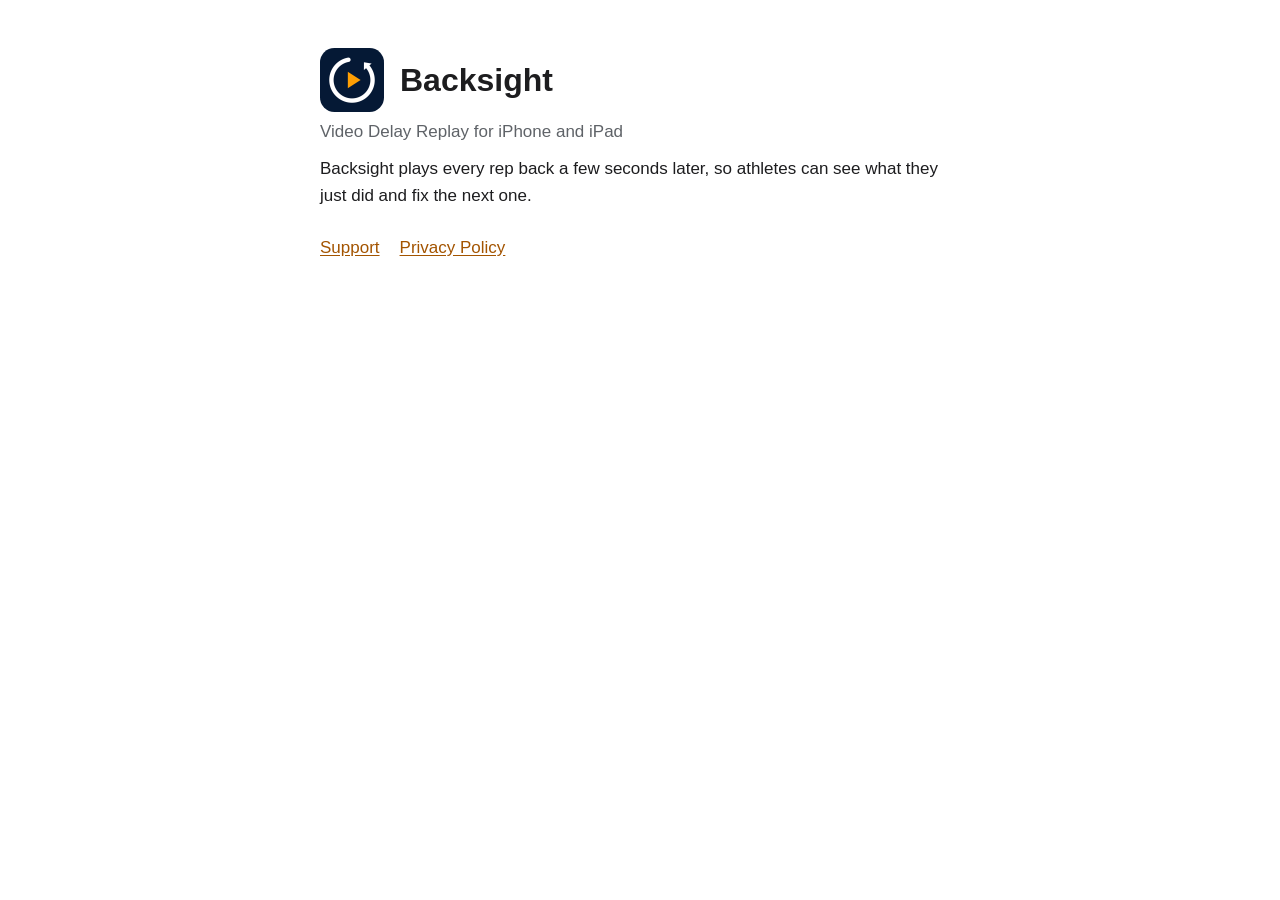
==== index.html @ d1faa4dd "Add Backsight support and privacy pages" ====
<!doctype html>
<html lang="en">
<head>
    <meta charset="utf-8">
    <meta name="viewport" content="width=device-width, initial-scale=1">
    <title>Backsight</title>
    <meta name="description" content="Backsight: Video Delay Replay plays every rep back a few seconds later, so athletes can see what they just did and fix the next one.">
    <link rel="stylesheet" href="/style.css">
</head>
<body>
<main>
    <div class="app-header">
        <img class="app-icon" src="/backsight/icon.png" alt="">
        <h1>Backsight</h1>
    </div>
    <p class="meta">Video Delay Replay for iPhone and iPad</p>
    <p>Backsight plays every rep back a few seconds later, so athletes can see what they just did and fix the next one.</p>
    <nav>
        <a href="/backsight/">Support</a>
        <a href="/backsight/privacy/">Privacy Policy</a>
    </nav>
</main>
</body>
</html>
---- style.css ----
:root {
    color-scheme: light dark;
    --bg: #ffffff;
    --fg: #1d1d1f;
    --muted: #5f6368;
    --link: #a35400;
    --rule: #e3e3e8;
}

@media (prefers-color-scheme: dark) {
    :root {
        --bg: #0d1f38;
        --fg: #f5f5f7;
        --muted: #b7c0cc;
        --link: #ffb340;
        --rule: #22385a;
    }
}

* {
    box-sizing: border-box;
}

body {
    margin: 0;
    background: var(--bg);
    color: var(--fg);
    font: 17px/1.6 -apple-system, BlinkMacSystemFont, "Segoe UI", Roboto, Helvetica, Arial, sans-serif;
    -webkit-text-size-adjust: 100%;
}

main {
    max-width: 680px;
    margin: 0 auto;
    padding: 48px 20px 64px;
}

.app-header {
    display: flex;
    align-items: center;
    gap: 16px;
}

.app-icon {
    width: 64px;
    height: 64px;
    border-radius: 22.5%;
    flex: none;
}

h1 {
    font-size: 2rem;
    line-height: 1.2;
    margin: 0;
}

h2 {
    font-size: 1.25rem;
    line-height: 1.3;
    margin: 2.2rem 0 0.4rem;
}

h3 {
    font-size: 1.05rem;
    line-height: 1.35;
    margin: 1.4rem 0 0.2rem;
}

p,
ul {
    margin: 0.6rem 0;
}

ul {
    padding-left: 1.3rem;
}

li + li {
    margin-top: 0.35rem;
}

.meta {
    color: var(--muted);
    margin-top: 0.4rem;
}

a {
    color: var(--link);
    text-underline-offset: 2px;
}

nav {
    display: flex;
    flex-wrap: wrap;
    gap: 20px;
    margin-top: 1.5rem;
}

footer {
    margin-top: 3rem;
    padding-top: 1rem;
    border-top: 1px solid var(--rule);
    color: var(--muted);
    font-size: 0.9rem;
}
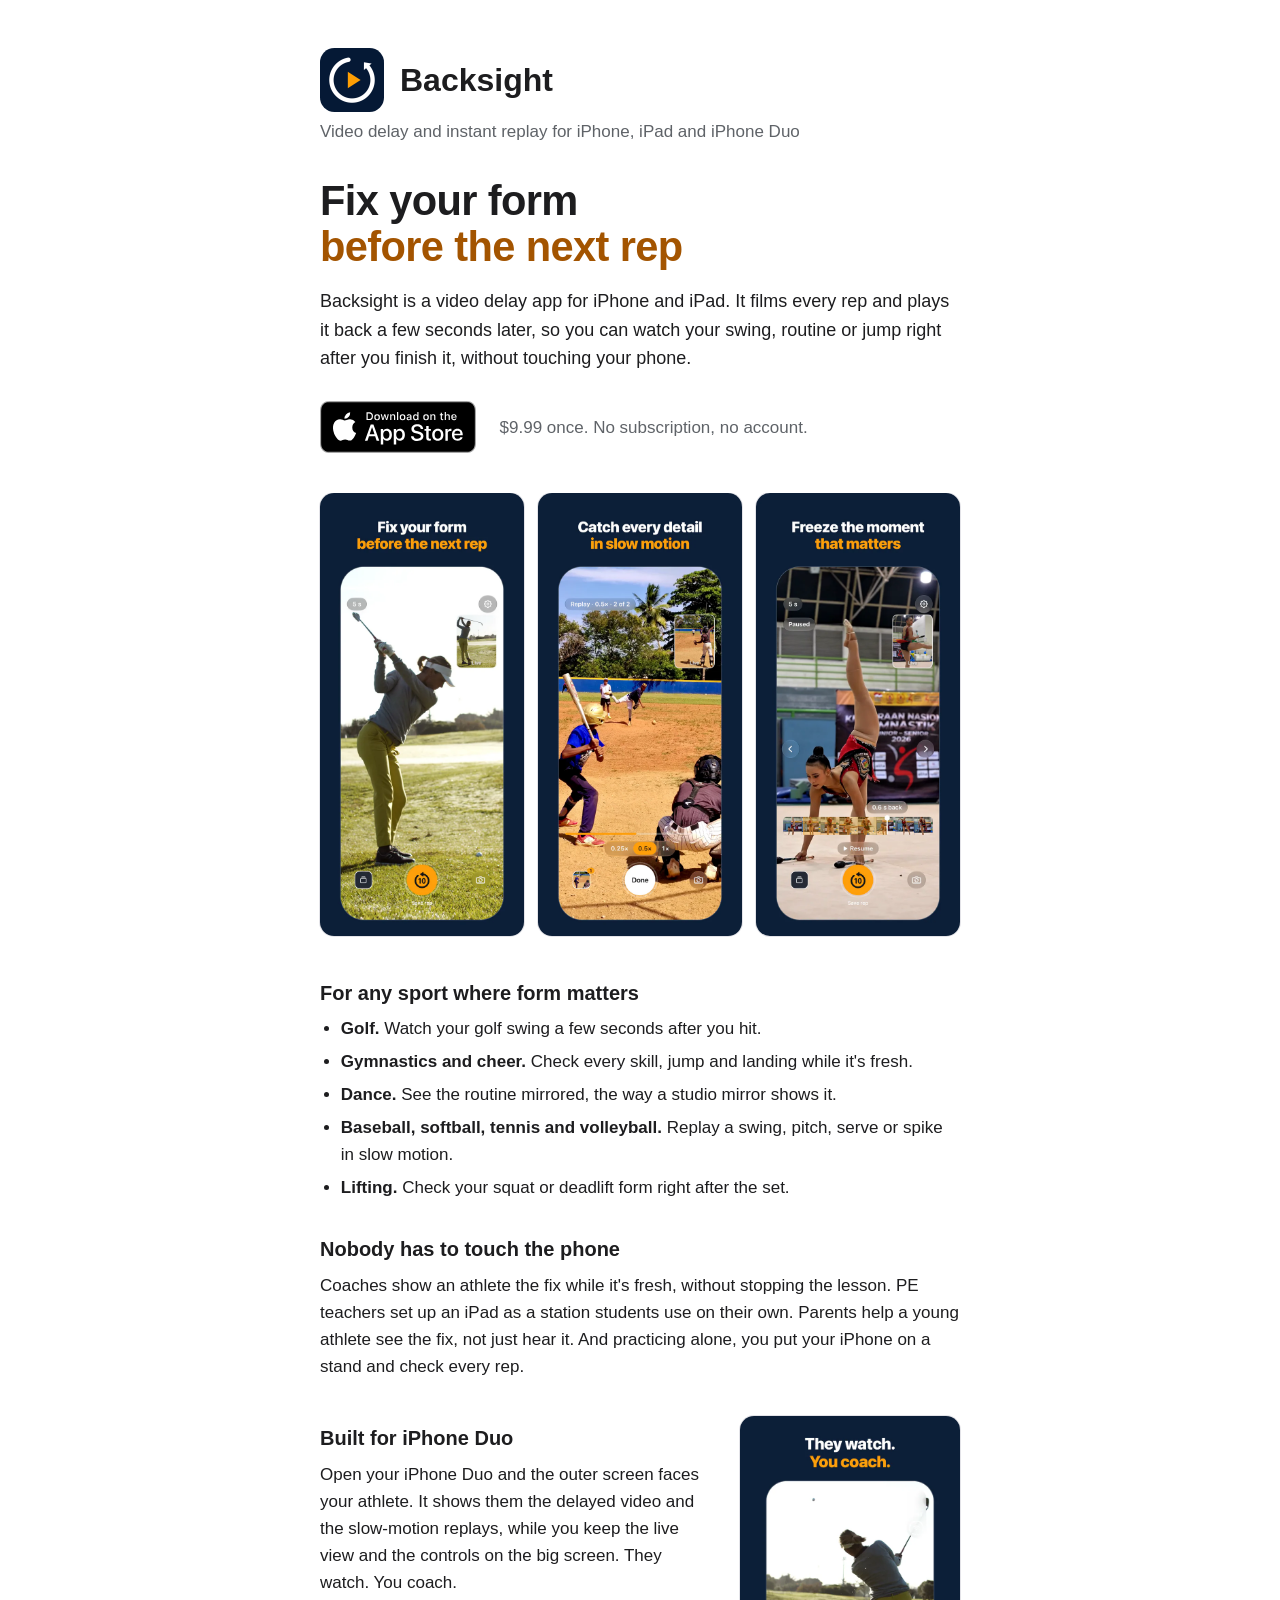
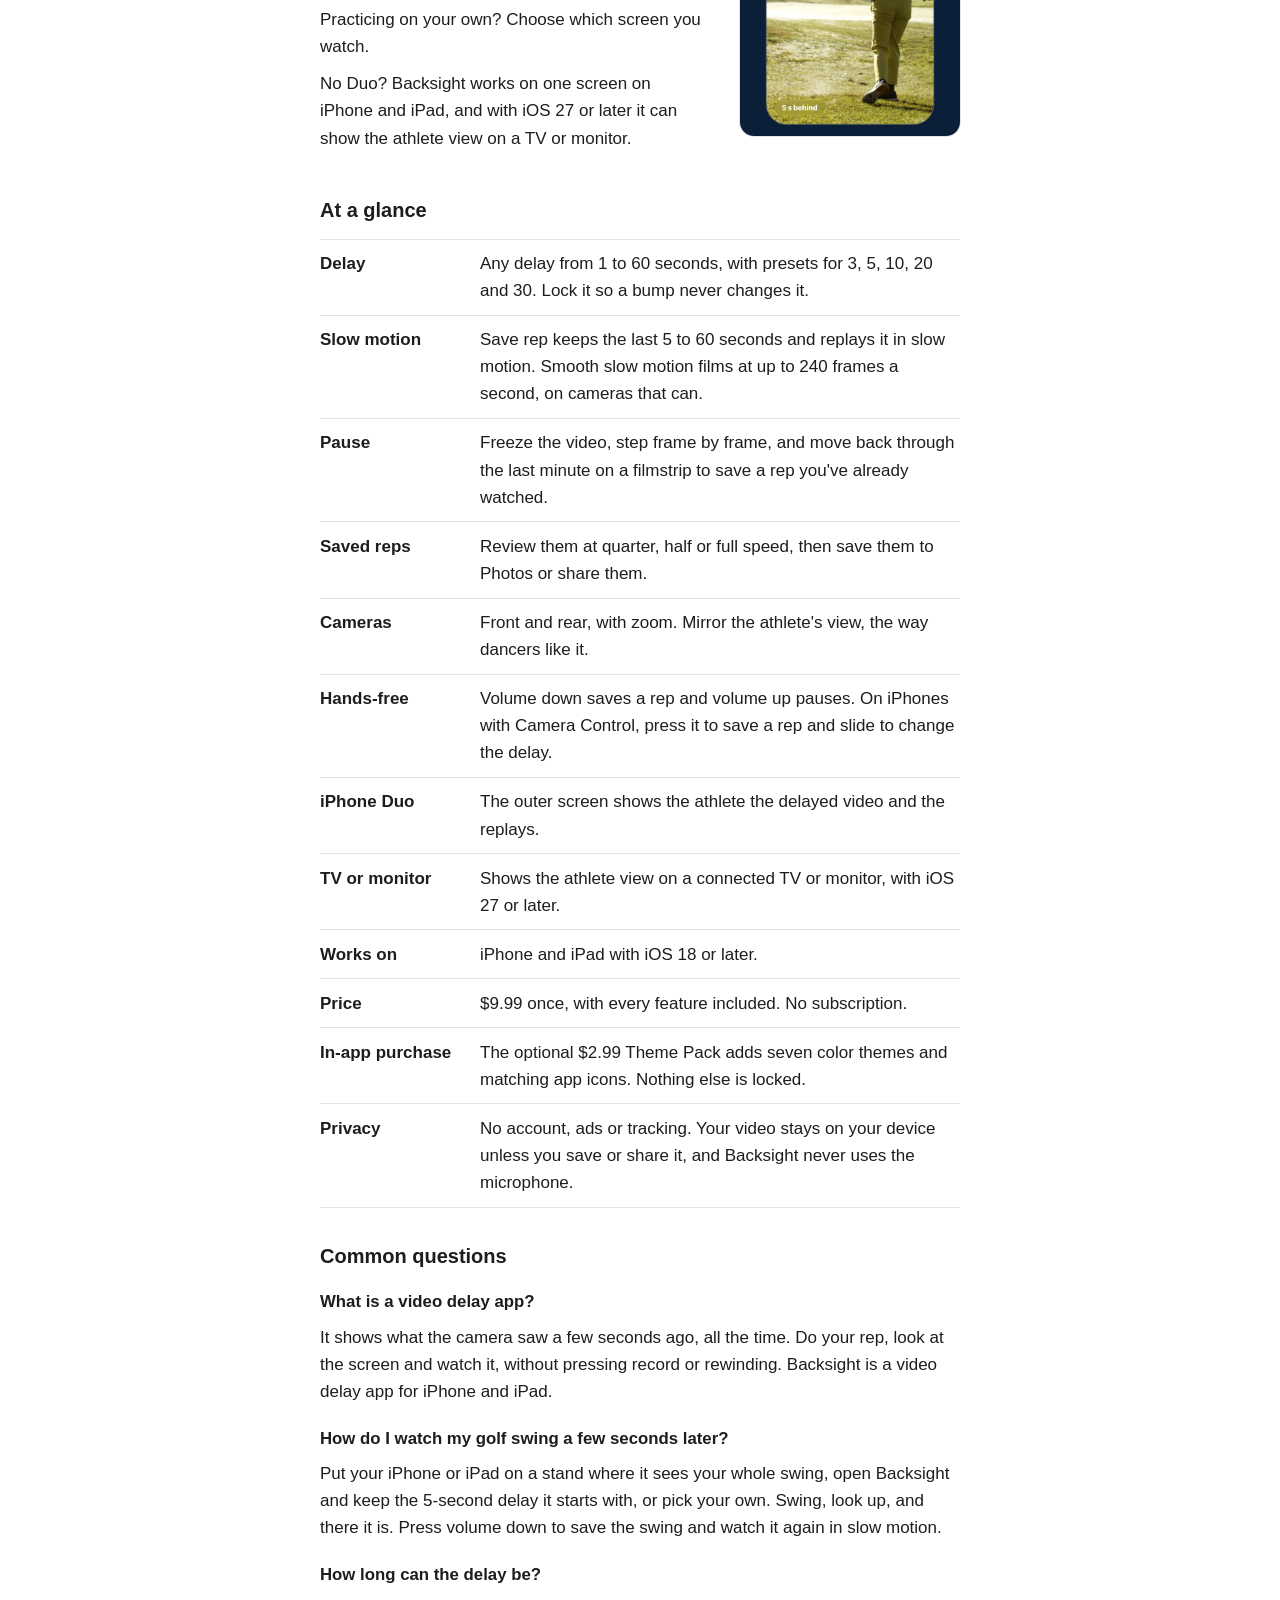
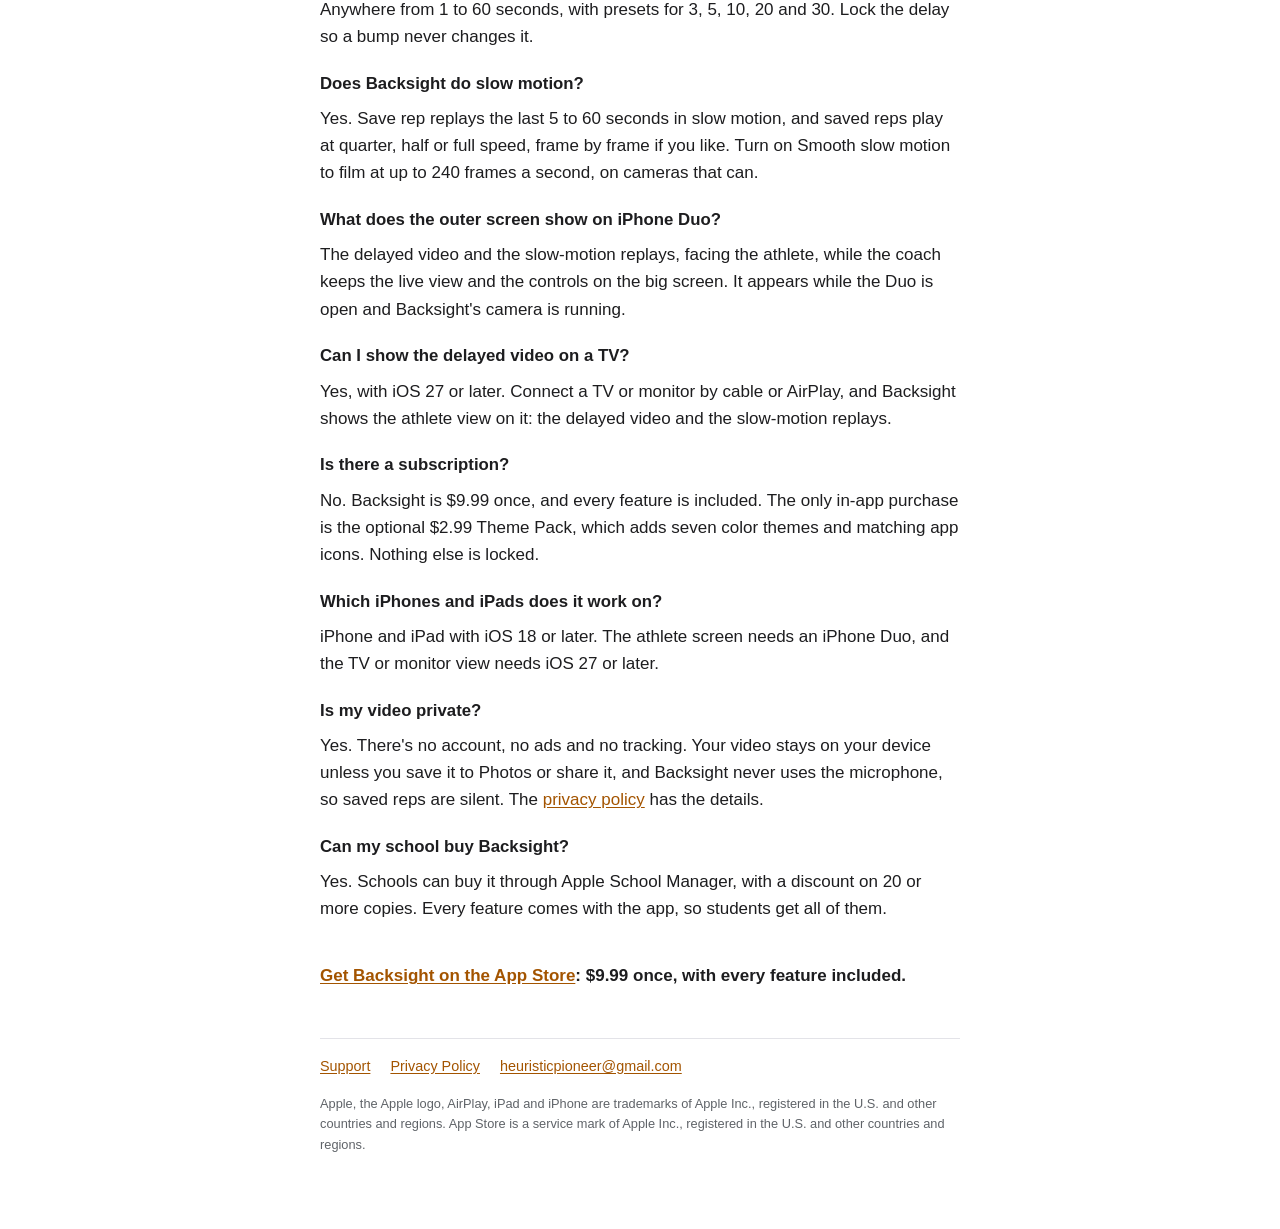
==== commit dd6e4736: "Turn the home page into Backsight's product page It says what Backsight does and who it's for, in th" ====
--- a/index.html
+++ b/index.html
@@ -3,22 +3,191 @@
 <head>
     <meta charset="utf-8">
     <meta name="viewport" content="width=device-width, initial-scale=1">
-    <title>Backsight</title>
-    <meta name="description" content="Backsight: Video Delay Replay plays every rep back a few seconds later, so athletes can see what they just did and fix the next one.">
+    <title>Backsight: Video Delay &amp; Instant Replay for iPhone and iPad</title>
+    <meta name="description" content="Backsight is a video delay app for iPhone and iPad: watch every rep a few seconds later and replay it in slow motion. $9.99 once, no subscription.">
+    <link rel="canonical" href="https://davisandn.github.io/">
+    <meta name="apple-itunes-app" content="app-id=6832079767">
+    <meta property="og:type" content="website">
+    <meta property="og:site_name" content="Backsight">
+    <meta property="og:title" content="Backsight: Video Delay Replay">
+    <meta property="og:description" content="Film every rep and watch it a few seconds later, with slow-motion replays. For iPhone, iPad and iPhone Duo. $9.99 once, no subscription.">
+    <meta property="og:url" content="https://davisandn.github.io/">
+    <meta property="og:image" content="https://davisandn.github.io/backsight/images/share.jpg">
+    <meta property="og:image:width" content="1200">
+    <meta property="og:image:height" content="630">
+    <meta property="og:image:alt" content="Backsight on iPhone, showing a golf swing a few seconds late and a baseball swing replayed in slow motion. Fix your form before the next rep.">
+    <meta property="og:locale" content="en_US">
+    <meta name="twitter:card" content="summary_large_image">
+    <meta name="twitter:title" content="Backsight: Video Delay Replay">
+    <meta name="twitter:description" content="Film every rep and watch it a few seconds later, with slow-motion replays. For iPhone, iPad and iPhone Duo. $9.99 once, no subscription.">
+    <meta name="twitter:image" content="https://davisandn.github.io/backsight/images/share.jpg">
+    <meta name="twitter:image:alt" content="Backsight on iPhone, showing a golf swing a few seconds late and a baseball swing replayed in slow motion. Fix your form before the next rep.">
+    <link rel="icon" href="/favicon.ico" sizes="16x16 32x32 48x48">
+    <link rel="apple-touch-icon" href="/apple-touch-icon.png">
     <link rel="stylesheet" href="/style.css">
+    <script type="application/ld+json">
+    {
+        "@context": "https://schema.org",
+        "@type": "SoftwareApplication",
+        "name": "Backsight: Video Delay Replay",
+        "alternateName": "Backsight",
+        "description": "Backsight is a video delay app for iPhone and iPad. It films every rep and plays it back a few seconds later, with slow-motion replays. On iPhone Duo, the outer screen shows the athlete the delayed video while the coach keeps the controls.",
+        "url": "https://davisandn.github.io/",
+        "installUrl": "https://apps.apple.com/us/app/backsight-video-delay-replay/id6832079767",
+        "sameAs": "https://apps.apple.com/us/app/backsight-video-delay-replay/id6832079767",
+        "applicationCategory": "SportsApplication",
+        "operatingSystem": "iOS 18.0 or later",
+        "availableOnDevice": "iPhone, iPad",
+        "datePublished": "2026-11-23",
+        "image": "https://davisandn.github.io/backsight/icon.png",
+        "screenshot": [
+            "https://davisandn.github.io/backsight/images/video-delay-golf-swing.webp",
+            "https://davisandn.github.io/backsight/images/slow-motion-replay-baseball.webp",
+            "https://davisandn.github.io/backsight/images/pause-gymnastics.webp",
+            "https://davisandn.github.io/backsight/images/iphone-duo-athlete-screen.webp"
+        ],
+        "featureList": [
+            "Video delay from 1 to 60 seconds",
+            "Slow-motion replays, filmed at up to 240 fps on cameras that can",
+            "Pause, step frame by frame, and move back through the last minute",
+            "Athlete screen on the outer display of iPhone Duo",
+            "Athlete view on a TV or monitor, with iOS 27 or later",
+            "Hands-free with the volume buttons and Camera Control",
+            "No account, video stays on the device, never uses the microphone"
+        ],
+        "offers": {
+            "@type": "Offer",
+            "price": "9.99",
+            "priceCurrency": "USD",
+            "url": "https://apps.apple.com/us/app/backsight-video-delay-replay/id6832079767"
+        }
+    }
+    </script>
 </head>
 <body>
 <main>
-    <div class="app-header">
-        <img class="app-icon" src="/backsight/icon.png" alt="">
-        <h1>Backsight</h1>
+    <header>
+        <div class="app-header">
+            <img class="app-icon" src="/backsight/icon.png" alt="" width="64" height="64">
+            <h1>Backsight</h1>
+        </div>
+        <p class="meta">Video delay and instant replay for iPhone, iPad and iPhone Duo</p>
+
+        <p class="headline">Fix your form <span>before the next rep</span></p>
+        <p class="lede">Backsight is a video delay app for iPhone and iPad. It films every rep and plays it back a few seconds later, so you can watch your swing, routine or jump right after you finish it, without touching your phone.</p>
+
+        <div class="get">
+            <a class="badge" href="https://apps.apple.com/us/app/backsight-video-delay-replay/id6832079767"><img src="/backsight/images/download-on-the-app-store.svg" alt="Download on the App Store" width="156" height="52"></a>
+            <p class="price">$9.99 once. No subscription, no account.</p>
+        </div>
+    </header>
+
+    <div class="shots" role="region" aria-label="Screenshots" tabindex="0">
+        <img src="/backsight/images/video-delay-golf-swing.webp" width="600" height="1304" alt="Fix your form before the next rep: Backsight on iPhone shows a golf swing 5 seconds late, with the live view in a corner.">
+        <img src="/backsight/images/slow-motion-replay-baseball.webp" width="600" height="1304" alt="Catch every detail in slow motion: a baseball swing replays at half speed on iPhone.">
+        <img src="/backsight/images/pause-gymnastics.webp" width="600" height="1304" alt="Freeze the moment that matters: a gymnastics skill paused on iPhone, with a filmstrip to move back through the last minute.">
     </div>
-    <p class="meta">Video Delay Replay for iPhone and iPad</p>
-    <p>Backsight plays every rep back a few seconds later, so athletes can see what they just did and fix the next one.</p>
-    <nav>
-        <a href="/backsight/">Support</a>
-        <a href="/backsight/privacy/">Privacy Policy</a>
-    </nav>
+
+    <section>
+        <h2>For any sport where form matters</h2>
+        <ul>
+            <li><strong>Golf.</strong> Watch your golf swing a few seconds after you hit.</li>
+            <li><strong>Gymnastics and cheer.</strong> Check every skill, jump and landing while it's fresh.</li>
+            <li><strong>Dance.</strong> See the routine mirrored, the way a studio mirror shows it.</li>
+            <li><strong>Baseball, softball, tennis and volleyball.</strong> Replay a swing, pitch, serve or spike in slow motion.</li>
+            <li><strong>Lifting.</strong> Check your squat or deadlift form right after the set.</li>
+        </ul>
+    </section>
+
+    <section>
+        <h2>Nobody has to touch the phone</h2>
+        <p>Coaches show an athlete the fix while it's fresh, without stopping the lesson. PE teachers set up an iPad as a station students use on their own. Parents help a young athlete see the fix, not just hear it. And practicing alone, you put your iPhone on a stand and check every rep.</p>
+    </section>
+
+    <section class="duo">
+        <div>
+            <h2>Built for iPhone Duo</h2>
+            <p>Open your iPhone Duo and the outer screen faces your athlete. It shows them the delayed video and the slow-motion replays, while you keep the live view and the controls on the big screen. They watch. You coach.</p>
+            <p>Practicing on your own? Choose which screen you watch.</p>
+            <p>No Duo? Backsight works on one screen on iPhone and iPad, and with iOS 27 or later it can show the athlete view on a TV or monitor.</p>
+        </div>
+        <img src="/backsight/images/iphone-duo-athlete-screen.webp" width="600" height="873" loading="lazy" decoding="async" alt="They watch, you coach: the outer screen of iPhone Duo shows the athlete their golf swing 5 seconds behind.">
+    </section>
+
+    <section>
+        <h2>At a glance</h2>
+        <dl class="facts">
+            <dt>Delay</dt>
+            <dd>Any delay from 1 to 60 seconds, with presets for 3, 5, 10, 20 and 30. Lock it so a bump never changes it.</dd>
+            <dt>Slow motion</dt>
+            <dd>Save rep keeps the last 5 to 60 seconds and replays it in slow motion. Smooth slow motion films at up to 240 frames a second, on cameras that can.</dd>
+            <dt>Pause</dt>
+            <dd>Freeze the video, step frame by frame, and move back through the last minute on a filmstrip to save a rep you've already watched.</dd>
+            <dt>Saved reps</dt>
+            <dd>Review them at quarter, half or full speed, then save them to Photos or share them.</dd>
+            <dt>Cameras</dt>
+            <dd>Front and rear, with zoom. Mirror the athlete's view, the way dancers like it.</dd>
+            <dt>Hands-free</dt>
+            <dd>Volume down saves a rep and volume up pauses. On iPhones with Camera Control, press it to save a rep and slide to change the delay.</dd>
+            <dt>iPhone Duo</dt>
+            <dd>The outer screen shows the athlete the delayed video and the replays.</dd>
+            <dt>TV or monitor</dt>
+            <dd>Shows the athlete view on a connected TV or monitor, with iOS 27 or later.</dd>
+            <dt>Works on</dt>
+            <dd>iPhone and iPad with iOS 18 or later.</dd>
+            <dt>Price</dt>
+            <dd>$9.99 once, with every feature included. No subscription.</dd>
+            <dt>In-app purchase</dt>
+            <dd>The optional $2.99 Theme Pack adds seven color themes and matching app icons. Nothing else is locked.</dd>
+            <dt>Privacy</dt>
+            <dd>No account, ads or tracking. Your video stays on your device unless you save or share it, and Backsight never uses the microphone.</dd>
+        </dl>
+    </section>
+
+    <section>
+        <h2>Common questions</h2>
+
+        <h3>What is a video delay app?</h3>
+        <p>It shows what the camera saw a few seconds ago, all the time. Do your rep, look at the screen and watch it, without pressing record or rewinding. Backsight is a video delay app for iPhone and iPad.</p>
+
+        <h3>How do I watch my golf swing a few seconds later?</h3>
+        <p>Put your iPhone or iPad on a stand where it sees your whole swing, open Backsight and keep the 5-second delay it starts with, or pick your own. Swing, look up, and there it is. Press volume down to save the swing and watch it again in slow motion.</p>
+
+        <h3>How long can the delay be?</h3>
+        <p>Anywhere from 1 to 60 seconds, with presets for 3, 5, 10, 20 and 30. Lock the delay so a bump never changes it.</p>
+
+        <h3>Does Backsight do slow motion?</h3>
+        <p>Yes. Save rep replays the last 5 to 60 seconds in slow motion, and saved reps play at quarter, half or full speed, frame by frame if you like. Turn on Smooth slow motion to film at up to 240 frames a second, on cameras that can.</p>
+
+        <h3>What does the outer screen show on iPhone Duo?</h3>
+        <p>The delayed video and the slow-motion replays, facing the athlete, while the coach keeps the live view and the controls on the big screen. It appears while the Duo is open and Backsight's camera is running.</p>
+
+        <h3>Can I show the delayed video on a TV?</h3>
+        <p>Yes, with iOS 27 or later. Connect a TV or monitor by cable or AirPlay, and Backsight shows the athlete view on it: the delayed video and the slow-motion replays.</p>
+
+        <h3>Is there a subscription?</h3>
+        <p>No. Backsight is $9.99 once, and every feature is included. The only in-app purchase is the optional $2.99 Theme Pack, which adds seven color themes and matching app icons. Nothing else is locked.</p>
+
+        <h3>Which iPhones and iPads does it work on?</h3>
+        <p>iPhone and iPad with iOS 18 or later. The athlete screen needs an iPhone Duo, and the TV or monitor view needs iOS 27 or later.</p>
+
+        <h3>Is my video private?</h3>
+        <p>Yes. There's no account, no ads and no tracking. Your video stays on your device unless you save it to Photos or share it, and Backsight never uses the microphone, so saved reps are silent. The <a href="/backsight/privacy/">privacy policy</a> has the details.</p>
+
+        <h3>Can my school buy Backsight?</h3>
+        <p>Yes. Schools can buy it through Apple School Manager, with a discount on 20 or more copies. Every feature comes with the app, so students get all of them.</p>
+    </section>
+
+    <p class="cta"><a href="https://apps.apple.com/us/app/backsight-video-delay-replay/id6832079767">Get Backsight on the App Store</a>: $9.99 once, with every feature included.</p>
+
+    <footer>
+        <nav>
+            <a href="/backsight/">Support</a>
+            <a href="/backsight/privacy/">Privacy Policy</a>
+            <a href="mailto:heuristicpioneer@gmail.com">heuristicpioneer@gmail.com</a>
+        </nav>
+        <p class="legal">Apple, the Apple logo, AirPlay, iPad and iPhone are trademarks of Apple Inc., registered in the U.S. and other countries and regions. App Store is a service mark of Apple Inc., registered in the U.S. and other countries and regions.</p>
+    </footer>
 </main>
 </body>
 </html>
--- a/style.css
+++ b/style.css
@@ -103,3 +103,145 @@
     color: var(--muted);
     font-size: 0.9rem;
 }
+
+footer nav {
+    gap: 8px 20px;
+    margin-top: 0;
+}
+
+.legal {
+    margin-top: 1rem;
+    font-size: 0.8rem;
+}
+
+/* The product page */
+
+.headline {
+    font-size: clamp(1.75rem, 1.2rem + 2.6vw, 2.6rem);
+    font-weight: 800;
+    line-height: 1.12;
+    letter-spacing: -0.015em;
+    margin: 2rem 0 0;
+}
+
+.headline span {
+    display: block;
+    color: var(--link);
+}
+
+.lede {
+    font-size: 1.125rem;
+    margin-top: 1rem;
+}
+
+.get {
+    display: flex;
+    flex-wrap: wrap;
+    align-items: center;
+    gap: 14px 24px;
+    margin-top: 1.75rem;
+}
+
+/* Apple's badge as Apple provides it: at least 40 px tall, with a quarter of its height clear around it. */
+.badge {
+    display: block;
+    flex: none;
+}
+
+.badge img {
+    display: block;
+    width: auto;
+    height: 52px;
+}
+
+.price {
+    margin: 0;
+    color: var(--muted);
+}
+
+/* Side by side on wide screens; on a phone they scroll sideways, like the App Store's. */
+.shots {
+    display: grid;
+    grid-auto-flow: column;
+    grid-auto-columns: minmax(200px, 1fr);
+    gap: 14px;
+    margin: 2.5rem -20px 0;
+    padding: 0 20px 8px;
+    overflow-x: auto;
+    scroll-snap-type: x mandatory;
+    scroll-padding: 0 20px;
+}
+
+.shots:focus-visible {
+    outline: 2px solid var(--link);
+    outline-offset: 2px;
+}
+
+.shots img,
+.duo img {
+    display: block;
+    width: 100%;
+    height: auto;
+    border-radius: 14px;
+    box-shadow: 0 0 0 1px var(--rule);
+}
+
+.shots img {
+    scroll-snap-align: start;
+}
+
+.duo {
+    display: grid;
+    grid-template-columns: 1fr 220px;
+    gap: 32px;
+    align-items: center;
+}
+
+.facts {
+    display: grid;
+    grid-template-columns: 10rem 1fr;
+    margin: 1rem 0 0;
+    border-top: 1px solid var(--rule);
+}
+
+.facts dt,
+.facts dd {
+    margin: 0;
+    padding: 0.65rem 0;
+    border-bottom: 1px solid var(--rule);
+}
+
+.facts dt {
+    font-weight: 600;
+    padding-right: 1rem;
+}
+
+.cta {
+    margin-top: 2.5rem;
+    font-weight: 600;
+}
+
+@media (max-width: 600px) {
+    .duo {
+        grid-template-columns: 1fr;
+        gap: 20px;
+    }
+
+    .duo img {
+        max-width: 240px;
+        justify-self: center;
+    }
+
+    .facts {
+        grid-template-columns: 1fr;
+    }
+
+    .facts dt {
+        padding-bottom: 0;
+        border-bottom: 0;
+    }
+
+    .facts dd {
+        padding-top: 0.15rem;
+    }
+}
